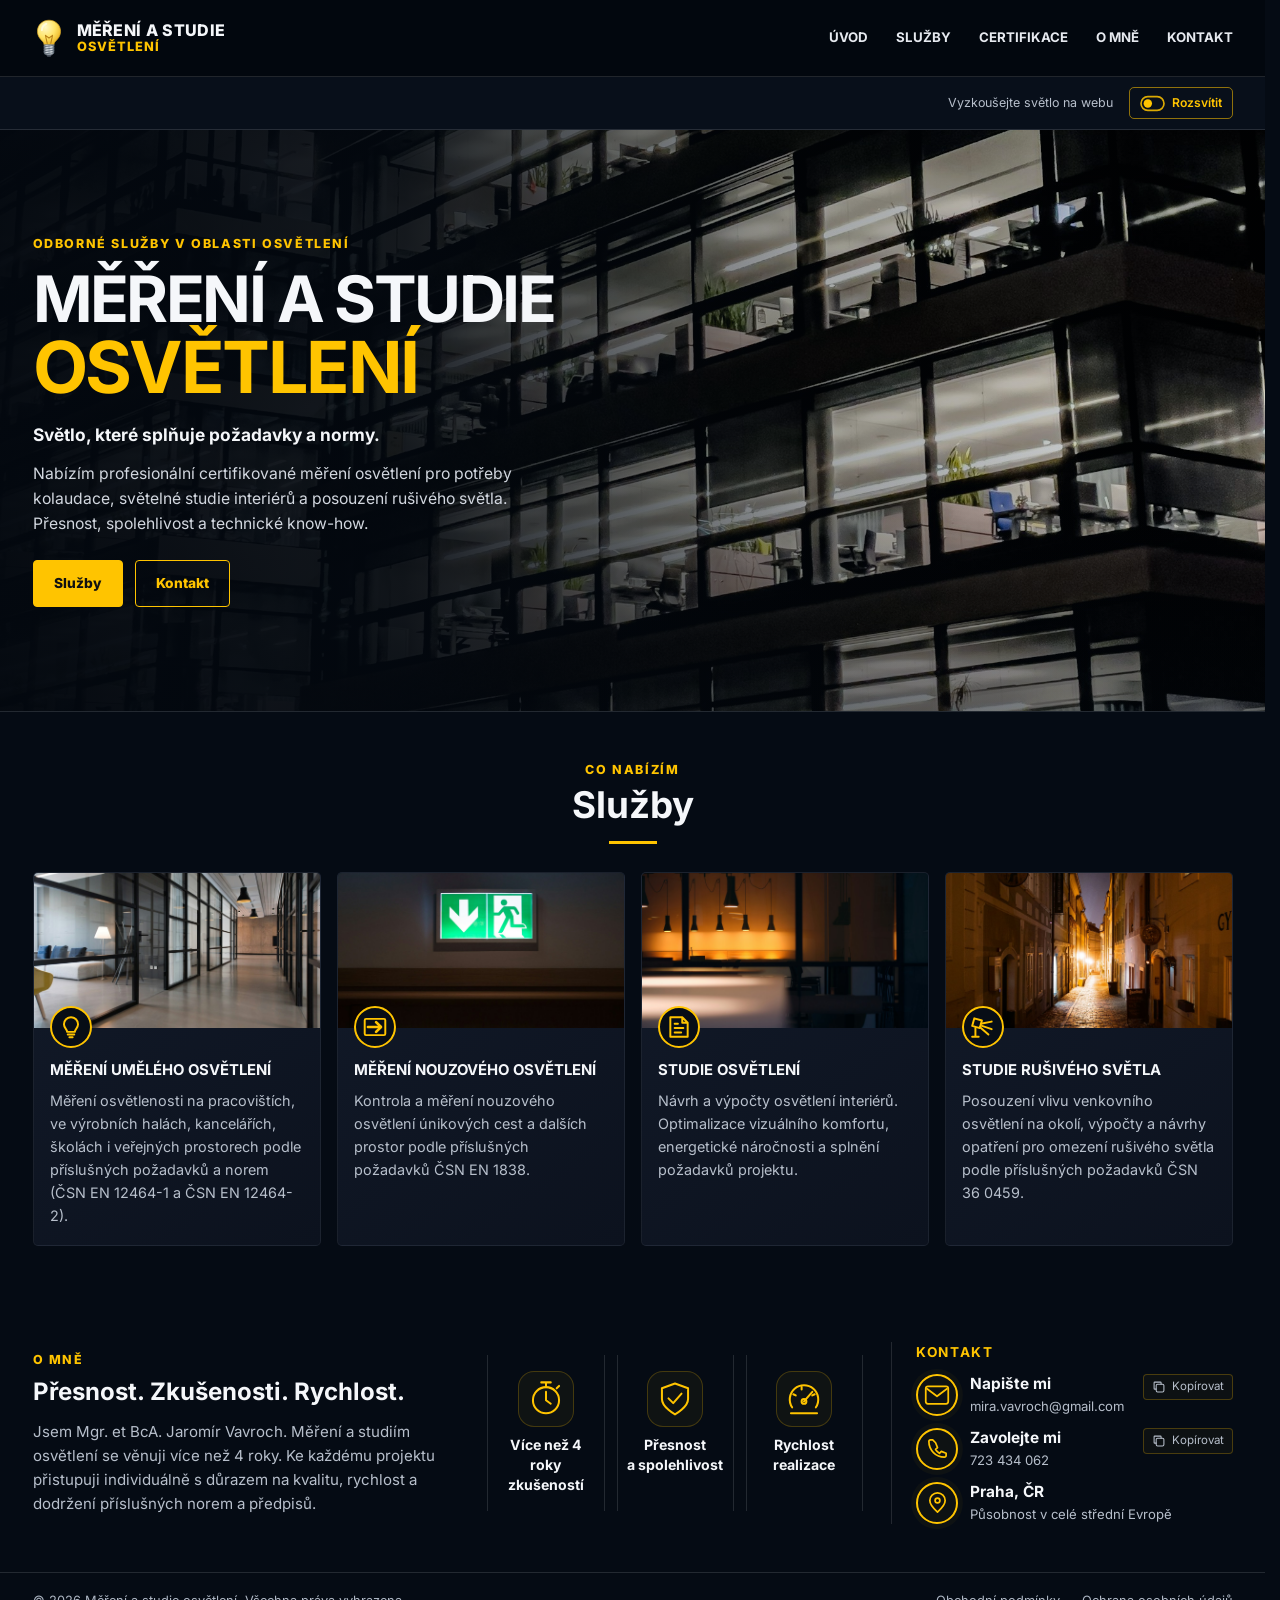
==== index.html @ ca2ac078 "Add files via upload" ====
<!doctype html>
<html lang="cs">
<head>
<meta charset="utf-8">
<meta name="viewport" content="width=device-width, initial-scale=1">
<meta name="description" content="Certifikované měření umělého a nouzového osvětlení, světelné studie a posouzení rušivého světla. Přesnost, rychlost, spolehlivost. Praha, ČR a střední Evropa.">
<meta name="theme-color" content="#050b14">
<meta name="author" content="Mgr. et BcA. Jaromír Vavroch">
<link rel="icon" href="assets/favicon.svg" type="image/svg+xml">
<script>document.documentElement.classList.add("js");</script>
<title>Měření osvětlení a světelné studie</title>
<style>
@font-face{font-family:Inter;font-style:normal;font-weight:400;font-display:swap;src:url("assets/fonts/inter-400.woff") format("woff")}
@font-face{font-family:Inter;font-style:normal;font-weight:600;font-display:swap;src:url("assets/fonts/inter-600.woff") format("woff")}
@font-face{font-family:Inter;font-style:normal;font-weight:700;font-display:swap;src:url("assets/fonts/inter-700.woff") format("woff")}
@font-face{font-family:Inter;font-style:normal;font-weight:800;font-display:swap;src:url("assets/fonts/inter-800.woff") format("woff")}

:root{color-scheme:dark;--bg:#050b14;--panel:#0d1421;--text:#f5f7fa;--muted:#b7bfcb;--yellow:#ffc400;--line:rgba(255,255,255,.12);--max:1200px}
*{box-sizing:border-box}
html{scroll-behavior:smooth;scroll-padding-top:86px;-webkit-text-size-adjust:100%;text-size-adjust:100%}
body{margin:0;background:var(--bg);color:var(--text);font-family:Inter,Arial,sans-serif;font-synthesis:none;line-height:1.6}
a{color:inherit;text-decoration:none}
button{font:inherit;-webkit-appearance:none;appearance:none}
img{display:block;max-width:100%}
svg{display:block;flex-shrink:0}
a:focus-visible,button:focus-visible,summary:focus-visible{outline:2px solid var(--yellow);outline-offset:4px}
.skip-link{position:fixed;top:10px;left:14px;z-index:30;padding:10px 16px;color:#111;background:var(--yellow);border-radius:4px;transform:translateY(-160%)}
.skip-link:focus{transform:translateY(0)}
.container{width:min(var(--max),calc(100% - 44px));margin-inline:auto}
header{position:sticky;top:0;z-index:10;background:rgba(3,8,15,.97);-webkit-backdrop-filter:blur(14px);backdrop-filter:blur(14px);border-bottom:1px solid var(--line)}
.nav{min-height:76px;display:flex;align-items:center;justify-content:space-between;gap:24px}
.brand{display:flex;align-items:center;gap:12px;font-weight:800;line-height:1.15;letter-spacing:.02em;flex-shrink:0}
.brand-icon{display:block;width:32px;height:40px;flex:0 0 32px;color:var(--yellow);filter:drop-shadow(0 0 0 transparent);transition:filter .3s,transform .3s}
.brand-icon svg{width:100%;height:100%}
.brand small{display:block;color:var(--yellow);font-size:.8rem;letter-spacing:.08em}
.bulb-glass{transition:filter .3s}
nav{display:flex;align-items:center;gap:28px;font-size:.83rem;font-weight:700;text-transform:uppercase}
nav a{padding:8px 0;color:#e6e9ef}
nav a:hover{color:var(--yellow)}
.btn{display:inline-flex;align-items:center;justify-content:center;gap:10px;padding:12px 20px;border:1px solid var(--yellow);border-radius:4px;color:var(--yellow);font-weight:800;font-size:.86rem;line-height:1.5;transition:background .2s,color .2s,border-color .2s}
.btn:hover{background:var(--yellow);color:#111}
.btn.primary{background:var(--yellow);color:#111}
.btn.primary:hover{background:#ffda4d;border-color:#ffda4d}
.nav>.btn{font-size:.9rem}
.mail-icon{width:26px;height:26px;flex:none;fill:none;stroke:currentColor;stroke-width:1.8;stroke-linecap:round;stroke-linejoin:round}
.menu-toggle{display:none;background:transparent;border:1px solid var(--line);color:var(--text);border-radius:4px;padding:10px 12px;cursor:pointer;flex-shrink:0}
.menu-toggle .menu-close{display:none}
.menu-toggle[aria-expanded="true"] .menu-open{display:none}
.menu-toggle[aria-expanded="true"] .menu-close{display:block}
.hero{position:relative;isolation:isolate;min-height:390px;display:flex;align-items:center;overflow:hidden;border-bottom:1px solid var(--line)}
.hero::before{content:"";position:absolute;inset:0;z-index:-2;background-image:url('assets/photos/hero-building.jpg');background-size:cover;background-position:center 53%}
.hero::after{content:"";position:absolute;inset:0;z-index:-1;background:linear-gradient(90deg,rgba(3,8,15,.98) 0%,rgba(3,8,15,.9) 32%,rgba(3,8,15,.35) 65%,rgba(3,8,15,.12) 100%),linear-gradient(0deg,rgba(3,8,15,.38),transparent 45%);transition:opacity .3s}
.hero-content{padding:56px 0;max-width:570px}
.eyebrow{font-size:.78rem;text-transform:uppercase;color:var(--yellow);font-weight:800;letter-spacing:.13em}
h1{font-size:clamp(2.3rem,5vw,4.6rem);line-height:1.02;margin:12px 0 18px;letter-spacing:-.04em;text-transform:uppercase}
h1 span{display:block;color:var(--yellow);font-size:1.12em}
.hero h2{font-size:1.08rem;line-height:1.4;margin:0 0 14px}
.hero p{color:#d2d7df;max-width:490px;margin:0 0 24px;font-size:.98rem}
.actions{display:flex;flex-wrap:wrap;gap:12px}
section{padding:48px 0}
.section-heading{text-align:center;margin-bottom:28px}
.section-heading .eyebrow{margin-bottom:3px}
h2.section-title{font-size:clamp(1.7rem,3vw,2.3rem);line-height:1.2;margin:0}
.heading-line{height:3px;width:48px;background:var(--yellow);margin:14px auto 0}
.services-grid{display:grid;grid-template-columns:repeat(4,minmax(0,1fr));gap:16px}
.service-card{background:linear-gradient(145deg,#121a29,#0c121e);border:1px solid rgba(255,255,255,.06);border-radius:5px;overflow:hidden;transition:transform .2s,border-color .2s}

.service-card img{width:100%;height:155px;object-fit:cover;background:#101827}
.card-content{padding:16px 16px 18px}
.service-icon{width:42px;height:42px;border-radius:50%;display:grid;place-items:center;background:#070d16;border:2px solid var(--yellow);color:var(--yellow);margin-top:-38px;position:relative;margin-bottom:12px}
.service-icon svg,.strength .symbol svg{fill:none;stroke:currentColor;stroke-linecap:round;stroke-linejoin:round;shape-rendering:geometricPrecision}
.service-icon svg{width:26px;height:26px;stroke-width:1.8}
.service-card h3{font-size:.93rem;line-height:1.35;margin:0 0 9px;text-transform:uppercase}
.service-card p{font-size:.9rem;color:var(--muted);margin:0}
.about-grid{display:grid;grid-template-columns:1.25fr 1.1fr 1fr;gap:28px;align-items:center}
.about-grid>*{min-width:0}
.about-copy h2{font-size:1.5rem;line-height:1.3;margin:6px 0 12px}
.about-copy p{color:var(--muted);margin:0;font-size:.94rem}
.strengths{display:grid;grid-template-columns:repeat(3,minmax(0,1fr));gap:12px}
.strength{text-align:center;padding:16px 8px;border-inline:1px solid var(--line)}
.strength .symbol{display:flex;align-items:center;justify-content:center;width:56px;height:56px;margin:0 auto;color:var(--yellow);border:1px solid rgba(255,196,0,.22);border-radius:16px;background:rgba(255,196,0,.045)}
.strength .symbol svg{width:38px;height:38px;stroke-width:1.7}
.strength strong{display:block;margin-top:8px;font-size:.88rem;line-height:1.4}
.contact{border-left:1px solid var(--line);padding-left:24px}
.contact h3{font-size:.85rem;color:var(--yellow);letter-spacing:.12em;margin:0 0 10px}
.contact-list{display:grid;gap:12px}
.contact-list a,.contact-list .contact-place{display:flex;gap:12px;align-items:center;font-size:.92rem;overflow-wrap:anywhere;min-width:0}
.contact-icon{flex:0 0 42px;width:42px;height:42px;border:2px solid var(--yellow);border-radius:50%;display:grid;place-items:center;color:var(--yellow);background:rgba(255,196,0,.035);box-shadow:0 0 0 5px rgba(255,196,0,.035)}
.contact-icon svg{width:23px;height:23px;fill:none;stroke:currentColor;stroke-width:1.8;stroke-linecap:round;stroke-linejoin:round;shape-rendering:geometricPrecision}
.contact-list a[href^="mailto:"] .contact-icon svg{width:30px;height:30px;stroke-width:1.4}
.contact-detail{display:block;min-width:0;line-height:1.35}
.contact-detail strong{display:block;color:var(--text);font-size:.96rem;margin-bottom:3px}
.contact-detail small{display:block;color:var(--muted);font-size:.82rem;overflow-wrap:anywhere}

footer{border-top:1px solid var(--line);padding:18px 0;color:#aeb7c4;font-size:.8rem}
.footer-inner{display:flex;align-items:center;justify-content:space-between;gap:16px;flex-wrap:wrap}
.footer-links{display:flex;flex-wrap:wrap;gap:8px 22px}
footer a:hover{color:var(--yellow)}
.light-control-wrap{display:none;background:#080f1a;border-bottom:1px solid var(--line)}
.home-ready .light-control-wrap{display:block}
.light-control-inner{display:flex;align-items:center;justify-content:flex-end;gap:16px;padding:10px 0}
.light-control-note{font-size:.78rem;color:var(--muted)}
.light-toggle{display:inline-flex;align-items:center;gap:7px;flex-shrink:0;padding:6px 10px;cursor:pointer;background:transparent;font-size:.76rem;font-weight:600;border:1.6px solid rgba(255,196,0,.55);border-radius:5px}
.light-toggle:hover{background:rgba(255,196,0,.08);color:var(--yellow)}
.light-switch-icon{width:25px;height:15px;flex:none;overflow:visible}
.light-switch-icon .switch-track{fill:transparent;stroke:currentColor;opacity:.85}
.light-switch-icon .switch-knob{fill:currentColor;transition:transform .18s ease}
body.light-on .light-switch-icon .switch-knob{transform:translateX(10px)}
body.light-on .brand-icon{filter:drop-shadow(0 0 7px #ffc400) drop-shadow(0 0 18px #ffc400);transform:scale(1.08)}
body.light-on .bulb-glass{filter:brightness(1.18)}
body.light-on .light-control-wrap{background:linear-gradient(90deg,#101827,#302607,#101827)}
body.light-on .light-toggle{background:rgba(255,196,0,.12);color:var(--yellow);border-color:var(--yellow)}
body.light-on .hero::after{opacity:.72}
@media(min-width:901px) and (max-width:1120px){.nav{gap:14px}nav{gap:14px}.nav>.btn{padding:10px 12px;font-size:.8rem}.about-grid{grid-template-columns:1fr 1fr}.contact{grid-column:1/-1;border-left:0;border-top:1px solid var(--line);padding:20px 0 0}.contact-list{grid-template-columns:repeat(3,minmax(0,1fr))}}
@media(max-width:900px){nav{gap:14px}.services-grid{grid-template-columns:repeat(2,minmax(0,1fr))}.about-grid{grid-template-columns:1fr 1fr}.contact{grid-column:1/-1;border-left:0;border-top:1px solid var(--line);padding:20px 0 0}.contact-list{grid-template-columns:repeat(3,minmax(0,1fr))}.nav>.btn{display:none}}
@media(max-width:650px){
 .container{width:calc(100% - 28px)}.nav{min-height:68px;flex-wrap:wrap;padding:10px 0;gap:12px}.brand{font-size:.9rem;gap:10px}.menu-toggle{display:none}.js .menu-toggle{display:block}
 nav{display:flex;width:100%;flex-direction:column;align-items:stretch;gap:0;padding:0 0 10px;max-height:calc(100svh - 80px);overflow-y:auto}.js nav{display:none}.js nav.open{display:flex}nav a{padding:12px 2px;border-top:1px solid var(--line)}
 .hero{min-height:420px}.hero::before{background-position:62% center}.hero::after{background:linear-gradient(90deg,rgba(3,8,15,.96),rgba(3,8,15,.68)),linear-gradient(0deg,rgba(3,8,15,.25),transparent)}.hero-content{padding:48px 0}
 h1{font-size:clamp(2rem,9vw,2.7rem)}section{padding:38px 0}.services-grid{grid-template-columns:1fr}.service-card img{height:210px}.about-grid{grid-template-columns:1fr}.strength{padding:14px 4px}.strength .symbol{width:52px;height:52px}.strength .symbol svg{width:36px;height:36px}.strength strong{font-size:.8rem}.contact{grid-column:auto}.contact-list{grid-template-columns:1fr}.footer-inner{align-items:flex-start;flex-direction:column}.light-control-inner{justify-content:space-between;gap:8px}.light-control-note{font-size:.72rem}
}
@media(max-width:350px){.brand{font-size:.8rem}.brand small{font-size:.72rem}.brand-icon{width:28px;flex-basis:28px}.menu-toggle{padding:9px 10px}.eyebrow{font-size:.7rem;letter-spacing:.1em}}
@media(prefers-reduced-motion:reduce){html{scroll-behavior:auto}*,*::before,*::after{transition:none!important}}

.contact-method{position:relative;min-width:0}.contact-method .contact-detail{flex:1}.home-ready .contact-method .contact-detail strong{padding-right:112px}
.contact-copy{position:absolute;top:0;right:0;display:none;margin:0;padding:2px 8px;align-items:center;gap:6px;border:1px solid rgba(255,196,0,.25);border-radius:4px;background:rgba(255,196,0,.035);color:var(--muted);font-size:.72rem;line-height:1.5;cursor:pointer;max-width:108px;min-height:26px;white-space:nowrap;transition:color .18s,border-color .18s,background .18s}
.home-ready .contact-copy{display:inline-flex}
.contact-copy svg{fill:none;stroke:currentColor;stroke-width:1.5;stroke-linecap:round;stroke-linejoin:round}
.contact-copy:hover,.contact-copy.copied{color:var(--yellow);border-color:rgba(255,196,0,.7);background:rgba(255,196,0,.08)}
.contact-copy:disabled{cursor:wait}
.contact-copy-status{font-size:.75rem;line-height:1.5;color:var(--yellow);margin:12px 0 0;overflow-wrap:anywhere}
.contact-copy-status:empty{display:none}
.copy-manual{margin:8px 0 0 54px}
.copy-manual[hidden]{display:none}
.copy-manual input{display:block;width:100%;min-width:0;padding:8px;border:1px solid var(--yellow);border-radius:4px;background:var(--bg);color:var(--text);font:inherit;font-size:16px;outline-offset:2px}

@media(min-width:651px) and (max-width:900px){.contact-copy{padding:5px;width:28px;min-height:28px;justify-content:center}.contact-copy .copy-button-text{position:absolute;width:1px;height:1px;padding:0;margin:-1px;overflow:hidden;clip-path:inset(50%);white-space:nowrap}.home-ready .contact-method .contact-detail strong{padding-right:36px}}

/* Light only the SVG under the pointer, never its frame or parent card. */
@media (hover:hover) and (pointer:fine){
 .service-icon svg:hover,
 .strength .symbol svg:hover,
 .contact-icon svg:hover{
  color:#fff3b0;
  filter:drop-shadow(0 0 3px #ffc400) drop-shadow(0 0 7px rgba(255,196,0,.85));
 }
}
</style>
<link rel="stylesheet" href="assets/header.css"></head>
<body>
<a class="skip-link" href="#obsah">Přejít k obsahu</a>
<header class="site-header">
  <div class="container nav">
    <a class="brand" href="#uvod" aria-label="Měření a studie osvětlení – úvod">
      <span class="brand-icon" aria-hidden="true" id="brandBulb"><svg viewBox="0 0 36 44" aria-hidden="true" focusable="false"><defs><radialGradient id="bulbGlass" cx=".35" cy=".28" r=".8"><stop stop-color="#fff8c7"/><stop offset=".52" stop-color="#ffe468"/><stop offset="1" stop-color="#e8ac17"/></radialGradient><linearGradient id="bulbMetal"><stop stop-color="#666e79"/><stop offset=".28" stop-color="#dce1e7"/><stop offset=".52" stop-color="#aab3be"/><stop offset=".72" stop-color="#eef1f4"/><stop offset="1" stop-color="#66717e"/></linearGradient></defs><path class="bulb-glass" d="M18 2C10.5 2 5 7.5 5 14.5c0 5 2.6 8.2 5.8 11.4 1.1 1.1 1.7 2.5 1.7 4.1h11c0-1.6.6-3 1.7-4.1 3.2-3.2 5.8-6.4 5.8-11.4C31 7.5 25.5 2 18 2Z" fill="url(#bulbGlass)" stroke="#dba828" stroke-width=".8"/><path d="M10 13a8 8 0 0 1 5-7" fill="none" stroke="#fffce7" stroke-width="2.2" stroke-linecap="round" opacity=".8"/><path d="m14 19 2 9m6-9-2 9m-6-9 4 3 4-3" fill="none" stroke="#b98118" stroke-width="1.2" stroke-linecap="round"/><path d="M12.5 29.5h11v9c0 1.5-2 2.5-5.5 2.5s-5.5-1-5.5-2.5Z" fill="url(#bulbMetal)" stroke="#65707d" stroke-width=".7"/><g stroke="#66717b" stroke-width="1.1" stroke-linecap="round"><path d="m12.5 31.8 11-1.5m-11 4.3 11-1.5m-11 4.3 11-1.5m-10 4 9-1.3"/></g><path d="M15 41h6l-1.2 2h-3.6Z" fill="#4b535e"/></svg></span>
      <span>MĚŘENÍ A STUDIE<small>OSVĚTLENÍ</small></span>
    </a>
    <button type="button" class="menu-toggle" aria-label="Otevřít navigaci" aria-expanded="false" aria-controls="hlavni-navigace"><svg class="menu-open" width="22" height="22" viewBox="0 0 24 24" fill="none" stroke="currentColor" stroke-width="2" stroke-linecap="round" aria-hidden="true"><path d="M4 6h16M4 12h16M4 18h16"/></svg><svg class="menu-close" width="22" height="22" viewBox="0 0 24 24" fill="none" stroke="currentColor" stroke-width="2" stroke-linecap="round" aria-hidden="true"><path d="m6 6 12 12M18 6 6 18"/></svg></button>
    <nav id="hlavni-navigace" aria-label="Hlavní navigace">
      <a href="#uvod">Úvod</a><a href="#sluzby">Služby</a><a href="certifikace.html">Certifikace</a><a href="#omne">O mně</a><a href="#kontakt">Kontakt</a>
    </nav>
  </div>
</header>
<div class="light-control-wrap">
  <div class="container light-control-inner">
    <span class="light-control-note">Vyzkoušejte světlo na webu</span>
    <button type="button" class="btn light-toggle" id="lightToggle" aria-pressed="false" aria-label="Rozsvítit žárovku v logu"><svg class="light-switch-icon" viewBox="0 0 26 16" fill="none" aria-hidden="true" focusable="false"><rect class="switch-track" x=".75" y=".75" width="24.5" height="14.5" rx="7.25" stroke-width="1.8"/><circle class="switch-knob" cx="8" cy="8" r="4.5"/></svg><span class="light-toggle-label">Rozsvítit</span></button>
  </div>
</div>

<main id="obsah" tabindex="-1">
<section class="hero" id="uvod">
  <div class="container">
    <div class="hero-content">
      <div class="eyebrow"><span class="warm-glow">Odborné služby v oblasti osvětlení</span></div>
      <h1>Měření a studie <span class="warm-glow hero-glow">osvětlení</span></h1>
      <h2>Světlo, které splňuje požadavky a normy.</h2>
      <p>Nabízím profesionální certifikované měření osvětlení pro potřeby kolaudace, světelné studie interiérů a posouzení rušivého světla. Přesnost, spolehlivost a technické know-how.</p>
      <div class="actions"><a class="btn primary" href="#sluzby">Služby</a><a class="btn" href="#kontakt">Kontakt</a></div>
    </div>
  </div>
</section>

<section id="sluzby">
  <div class="container">
    <div class="section-heading"><div class="eyebrow"><span class="warm-glow">Co nabízím</span></div><h2 class="section-title">Služby</h2><div class="heading-line"></div></div>
    <div class="services-grid">
      <article class="service-card">
        <img src="assets/photos/artificial-lighting-original.jpg" alt="Kancelářský interiér s prosklenými příčkami a závěsným osvětlením" width="1200" height="801" loading="lazy" decoding="async">
        <div class="card-content"><div class="service-icon"><svg viewBox="0 0 24 24" aria-hidden="true"><path d="M8.5 16.5c0-2.4-3-3.5-3-7a6.5 6.5 0 0 1 13 0c0 3.5-3 4.6-3 7Z"/><path d="M9 19h6M10.5 21.5h3"/></svg></div><h3>Měření umělého osvětlení</h3><p>Měření osvětlenosti na pracovištích, ve výrobních halách, kancelářích, školách i veřejných prostorech podle příslušných požadavků a norem (ČSN EN 12464-1 a ČSN EN 12464-2).</p></div>
      </article>
      <article class="service-card">
        <img style="object-position:50% 25%" src="assets/photos/emergency-exit-v2.jpg" alt="Zelené nouzové značení nad únikovými dveřmi" width="1200" height="1378" loading="lazy" decoding="async">
        <div class="card-content"><div class="service-icon"><svg viewBox="0 0 24 24" aria-hidden="true"><rect x="2.5" y="4.5" width="19" height="15" rx="1.2" stroke-width="1.8"/><path d="M5.5 12h11.8" stroke-width="2.5"/><path d="m13 7.5 4.5 4.5-4.5 4.5" stroke-width="2.5"/></svg></div><h3>Měření nouzového osvětlení</h3><p>Kontrola a měření nouzového osvětlení únikových cest a dalších prostor podle příslušných požadavků ČSN EN 1838.</p></div>
      </article>
      <article class="service-card">
        <img src="assets/photos/lighting-design.jpg" alt="Závěsná svítidla a teplé osvětlení moderního interiéru" width="1200" height="800" loading="lazy" decoding="async">
        <div class="card-content"><div class="service-icon"><svg viewBox="0 0 24 24" aria-hidden="true"><path d="M4 3h11l5 5v13H4zM15 3v5h5"/><path d="M8 13h8M8 17h6M8 9h3"/></svg></div><h3>Studie osvětlení</h3><p>Návrh a výpočty osvětlení interiérů. Optimalizace vizuálního komfortu, energetické náročnosti a splnění požadavků projektu.</p></div>
      </article>
      <article class="service-card">
        <img src="assets/photos/obtrusive-light.jpg" alt="Pouliční svítidla osvětlující noční ulici" width="1200" height="1800" loading="lazy" decoding="async">
        <div class="card-content"><div class="service-icon"><svg viewBox="0 0 24 24" aria-hidden="true"><path d="m4 4 7 2-2 7-7-2Z"/><path d="m10 9 10-2m-11 5 8 7m-6-8 9 3M5 13v8M2 21h6"/></svg></div><h3>Studie rušivého světla</h3><p>Posouzení vlivu venkovního osvětlení na okolí, výpočty a návrhy opatření pro omezení rušivého světla podle příslušných požadavků ČSN 36 0459.</p></div>
      </article>
    </div>
  </div>
</section>

<section id="omne">
  <div class="container about-grid">
    <div class="about-copy">
      <div class="eyebrow"><span class="warm-glow">O mně</span></div>
      <h2>Přesnost. Zkušenosti. Rychlost.</h2>
      <p>Jsem Mgr. et BcA. Jaromír Vavroch. Měření a studiím osvětlení se věnuji více než 4 roky. Ke každému projektu přistupuji individuálně s důrazem na kvalitu, rychlost a dodržení příslušných norem a předpisů.</p>
    </div>
    <div class="strengths" aria-label="Hlavní přednosti">
      <div class="strength"><div class="symbol" aria-hidden="true"><svg viewBox="0 0 32 32" aria-hidden="true"><circle cx="16" cy="17" r="11"/><path d="M16 10v7l4 3M12 2h8M16 2v4"/><path d="m25 7 2-2"/></svg></div><strong>Více než 4 roky<br>zkušeností</strong></div>
      <div class="strength"><div class="symbol" aria-hidden="true"><svg viewBox="0 0 32 32" aria-hidden="true"><path d="m16 3 11 4v9c0 7-11 13-11 13S5 23 5 16V7Z"/><path d="m10.5 15.5 4 4 7-8"/></svg></div><strong>Přesnost<br>a spolehlivost</strong></div>
      <div class="strength"><div class="symbol" aria-hidden="true"><svg viewBox="0 0 32 32" aria-hidden="true"><path d="M6 23a12 12 0 1 1 20 0"/><path d="m16 18 7-8M7 12l2 1m5-7v2m11 4-2 1M5 28h22"/><circle cx="16" cy="18" r="2"/></svg></div><strong>Rychlost<br>realizace</strong></div>
    </div>
    <div class="contact" id="kontakt">
      <h3><span class="warm-glow">KONTAKT</span></h3>
      <div class="contact-list">
        <div class="contact-method">
        <a href="mailto:mira.vavroch@gmail.com" aria-label="Napište mi e-mailem">
          <span class="contact-icon" aria-hidden="true"><svg viewBox="0 0 24 24"><rect x="3" y="5" width="18" height="14" rx="1.8"/><path d="m4 7 8 6 8-6"/></svg></span>
          <span class="contact-detail"><strong>Napište mi</strong><small>mira.vavroch@gmail.com</small></span>
        </a>
          <button class="contact-copy" type="button" data-copy="mira.vavroch@gmail.com" data-copy-kind="email" title="Kopírovat e-mail" aria-label="Kopírovat e-mail mira.vavroch@gmail.com"><svg viewBox="0 0 20 20" width="14" height="14" aria-hidden="true" focusable="false"><rect x="6" y="6" width="11" height="11" rx="2"/><path d="M13 6V4a1 1 0 0 0-1-1H4a1 1 0 0 0-1 1v8a1 1 0 0 0 1 1h2"/></svg><span class="copy-button-text">Kopírovat</span></button>
          <div class="copy-manual" hidden><input type="text" readonly value="mira.vavroch@gmail.com" aria-label="E-mailová adresa ke zkopírování" spellcheck="false"></div>
        </div>
        <div class="contact-method">
        <a href="tel:+420723434062" aria-label="Zavolejte mi">
          <span class="contact-icon" aria-hidden="true"><svg viewBox="0 0 24 24"><path d="M7 3H4.8A1.8 1.8 0 0 0 3 4.8C3 13.7 10.3 21 19.2 21a1.8 1.8 0 0 0 1.8-1.8V17l-5-2-2 2a14 14 0 0 1-4-4l2-2-2-5z"/></svg></span>
          <span class="contact-detail"><strong>Zavolejte mi</strong><small>723 434 062</small></span>
        </a>
          <button class="contact-copy" type="button" data-copy="+420 723 434 062" data-copy-kind="phone" title="Kopírovat telefonní číslo" aria-label="Kopírovat telefonní číslo +420 723 434 062"><svg viewBox="0 0 20 20" width="14" height="14" aria-hidden="true" focusable="false"><rect x="6" y="6" width="11" height="11" rx="2"/><path d="M13 6V4a1 1 0 0 0-1-1H4a1 1 0 0 0-1 1v8a1 1 0 0 0 1 1h2"/></svg><span class="copy-button-text">Kopírovat</span></button>
          <div class="copy-manual" hidden><input type="text" readonly value="+420 723 434 062" aria-label="Telefonní číslo ke zkopírování" spellcheck="false"></div>
        </div>
        <div class="contact-place">
          <span class="contact-icon" aria-hidden="true"><svg viewBox="0 0 24 24"><path d="M20 10c0 5-8 12-8 12S4 15 4 10a8 8 0 1 1 16 0Z"/><circle cx="12" cy="10" r="2.5"/></svg></span>
          <span class="contact-detail"><strong>Praha, ČR</strong><small>Působnost v celé střední Evropě</small></span>
        </div>
      </div>
      <p class="contact-copy-status" id="contact-copy-status" role="status" aria-live="polite" aria-atomic="true"></p>
    </div>
  </div>
</section>
</main>

<footer>
  <div class="container footer-inner">
    <span>© <span id="year">2026</span> Měření a studie osvětlení. Všechna práva vyhrazena.</span>
    <span class="footer-links"><a href="obchodni-podminky.html">Obchodní podmínky</a><a href="ochrana-osobnich-udaju.html">Ochrana osobních údajů</a></span>
  </div>
</footer>
<script>
(function(){
  const year=document.getElementById('year');
  if(year) year.textContent=new Date().getFullYear();
  const toggle=document.getElementById('lightToggle');
  if(toggle){
    toggle.addEventListener('click',function(){
      const on=!document.body.classList.contains('light-on');
      document.body.classList.toggle('light-on',on);
      toggle.setAttribute('aria-pressed',String(on));
      toggle.setAttribute('aria-label',on?'Zhasnout žárovku v logu':'Rozsvítit žárovku v logu');
      toggle.querySelector('.light-toggle-label').textContent=on?'Zhasnout':'Rozsvítit';
    });
  }
  // Copy contacts without depending on a configured mail or calling app.
  const copyStatus=document.getElementById('contact-copy-status');
  const copyTimers=new WeakMap();
  function copyWithSelection(value){
    const field=document.createElement('textarea');
    field.value=value;
    field.readOnly=true;
    field.setAttribute('aria-label','Kontakt ke zkopírování');
    field.style.cssText='position:fixed;left:-9999px;top:0;width:1px;height:1px;font-size:16px;';
    document.body.appendChild(field);
    let copied=false;
    try{
      field.focus({preventScroll:true});
      field.select();
      field.setSelectionRange(0,value.length);
      copied=document.execCommand('copy');
    }catch(error){copied=false;}
    field.remove();
    return copied;
  }
  document.querySelectorAll('.contact-copy').forEach(function(button){
    const label=button.querySelector('.copy-button-text');
    const originalLabel=label.textContent;
    button.addEventListener('click',async function(){
      const value=button.dataset.copy;
      const method=button.closest('.contact-method');
      const manual=method.querySelector('.copy-manual');
      const email=button.dataset.copyKind==='email';
      clearTimeout(copyTimers.get(button));
      button.disabled=true;
      let copied=false;
      try{
        if(window.isSecureContext && navigator.clipboard && navigator.clipboard.writeText){
          await navigator.clipboard.writeText(value);
          copied=true;
        }
      }catch(error){copied=false;}
      if(!copied) copied=copyWithSelection(value);
      button.disabled=false;
      if(copied){
        manual.hidden=true;
        label.textContent='Zkopírováno';
        button.classList.add('copied');
        button.focus({preventScroll:true});
        if(copyStatus) copyStatus.textContent=email?'E-mailová adresa byla zkopírována.':'Telefonní číslo bylo zkopírováno.';
        copyTimers.set(button,setTimeout(function(){
          label.textContent=originalLabel;
          button.classList.remove('copied');
        },2500));
      }else{
        label.textContent=originalLabel;
        button.classList.remove('copied');
        manual.hidden=false;
        const field=manual.querySelector('input');
        field.focus({preventScroll:true});
        field.select();
        field.setSelectionRange(0,value.length);
        if(copyStatus) copyStatus.textContent='Kontakt je označený. Zkopírujte jej ručně (Ctrl+C, na Macu ⌘C), na telefonu podržte označený text.';
      }
    });
  });

  document.documentElement.classList.add("home-ready");
})();
</script>
<script src="assets/header.js"></script>
</body>
</html>
---- assets/header.css ----
/* Shared header: identical geometry on every page. */
html{scrollbar-gutter:stable}
header.site-header{position:sticky;top:0;z-index:10;background:rgba(3,8,15,.97);-webkit-backdrop-filter:blur(14px);backdrop-filter:blur(14px);border-bottom:1px solid rgba(255,255,255,.12);font-family:Inter,Arial,sans-serif;line-height:1.6}
.site-header .container{width:min(1200px,calc(100% - 44px));margin-inline:auto}
.site-header .nav{min-height:76px;display:flex;align-items:center;justify-content:space-between;gap:24px}
.site-header a{color:inherit;text-decoration:none}
.site-header .brand{display:flex;align-items:center;gap:12px;font-size:16px;font-weight:800;line-height:1.15;letter-spacing:.02em;flex-shrink:0;color:#f5f7fa}
.site-header .brand-icon{display:block;width:32px;height:40px;flex:0 0 32px;color:#ffc400}
.site-header .brand-icon svg{display:block;width:100%;height:100%}
.site-header .brand small{display:block;color:#ffc400;font-size:.8rem;letter-spacing:.08em}
.site-header nav{display:flex;align-items:center;gap:28px;font-size:.83rem;font-weight:700;text-transform:uppercase}
.site-header nav a{padding:8px 0;color:#e6e9ef}
.site-header nav a:hover{color:#ffc400}
.site-header .menu-toggle{display:none;background:transparent;border:1px solid rgba(255,255,255,.12);color:#f5f7fa;border-radius:4px;padding:10px 12px;cursor:pointer;flex-shrink:0;font:inherit;-webkit-appearance:none;appearance:none}
.site-header svg{display:block;flex-shrink:0}
.site-header .menu-toggle .menu-close{display:none}
.site-header .menu-toggle[aria-expanded="true"] .menu-open{display:none}
.site-header .menu-toggle[aria-expanded="true"] .menu-close{display:block}
.site-header a:focus-visible,.site-header button:focus-visible{outline:2px solid #ffc400;outline-offset:4px}
@media(min-width:901px) and (max-width:1120px){.site-header .nav{gap:14px}.site-header nav{gap:14px}}
@media(max-width:900px){.site-header nav{gap:14px}}
@media(max-width:650px){
.site-header .container{width:calc(100% - 28px)}
.site-header .nav{min-height:68px;flex-wrap:wrap;padding:10px 0;gap:12px}
.site-header .brand{font-size:.9rem;gap:10px}
.menu-ready .site-header .menu-toggle{display:block}
.site-header nav{display:flex;width:100%;flex-direction:column;align-items:stretch;gap:0;padding:0 0 10px;max-height:calc(100svh - 80px);overflow-y:auto}
.menu-ready .site-header nav{display:none}.menu-ready .site-header nav.open{display:flex}
.site-header nav a{padding:12px 2px;border-top:1px solid rgba(255,255,255,.12)}
}
@media(max-width:350px){.site-header .brand{font-size:.8rem}.site-header .brand small{font-size:.72rem}.site-header .brand-icon{width:28px;flex-basis:28px}.site-header .menu-toggle{padding:9px 10px}}
@media print{.site-header{display:none!important}}

/* Skip navigation and long-document keyboard targets. */
.skip-link{position:fixed;top:10px;left:14px;z-index:30;padding:10px 16px;color:#111;background:#ffc400;border-radius:4px;transform:translateY(-160%);text-decoration:none}
.skip-link:focus{transform:translateY(0)}
.site-header nav a[aria-current="page"]{color:#ffc400;text-decoration:underline;text-underline-offset:5px}
#obsah{scroll-margin-top:90px}
@media print{.skip-link{display:none!important}}

/* Accessible print output, including legal documents. */
@media print{
html{color-scheme:light;scrollbar-gutter:auto}
body,main,.hero,.service-card,.contact,.strength{background:#fff!important;color:#000!important}
main h1,main h2,main h3,main p,main strong,main small,main a,main span,main summary,.intro,.eyebrow,.foot,.foot a,footer,footer a{color:#000!important;text-shadow:none!important}
.hero::before,.hero::after,.light-control-wrap,.contact-copy,.contact-copy-status,.copy-manual,.actions{display:none!important}
.js .contact-method .contact-detail strong,.home-ready .contact-method .contact-detail strong{padding-right:0!important}
.hero{min-height:0}.hero-content{padding:20px 0}.terms section{break-inside:auto}
}

/* Pointer-only glow for the selected warm-coloured labels and switch frame. */
.site-header .brand small,.hero-glow{width:fit-content}
@media (hover:hover) and (pointer:fine){
 .warm-glow:hover,.site-header .brand small:hover{
  color:#fff3b0;
  text-shadow:0 0 3px #ffc400,0 0 7px rgba(255,196,0,.85);
 }
 .light-toggle:hover{
  border-color:#fff3b0;
  box-shadow:0 0 3px #ffc400,0 0 7px rgba(255,196,0,.85),inset 0 0 3px rgba(255,196,0,.6);
 }
}
@media print{
 .warm-glow,.light-toggle{filter:none!important;text-shadow:none!important;box-shadow:none!important}
}

@media (hover:hover) and (pointer:fine){
 .light-toggle-label:hover{
  color:#fff3b0;
  text-shadow:0 0 3px #ffc400,0 0 7px rgba(255,196,0,.85);
 }
 .light-switch-icon:hover{
  color:#fff3b0;
  filter:drop-shadow(0 0 3px #ffc400) drop-shadow(0 0 7px rgba(255,196,0,.85));
 }
}
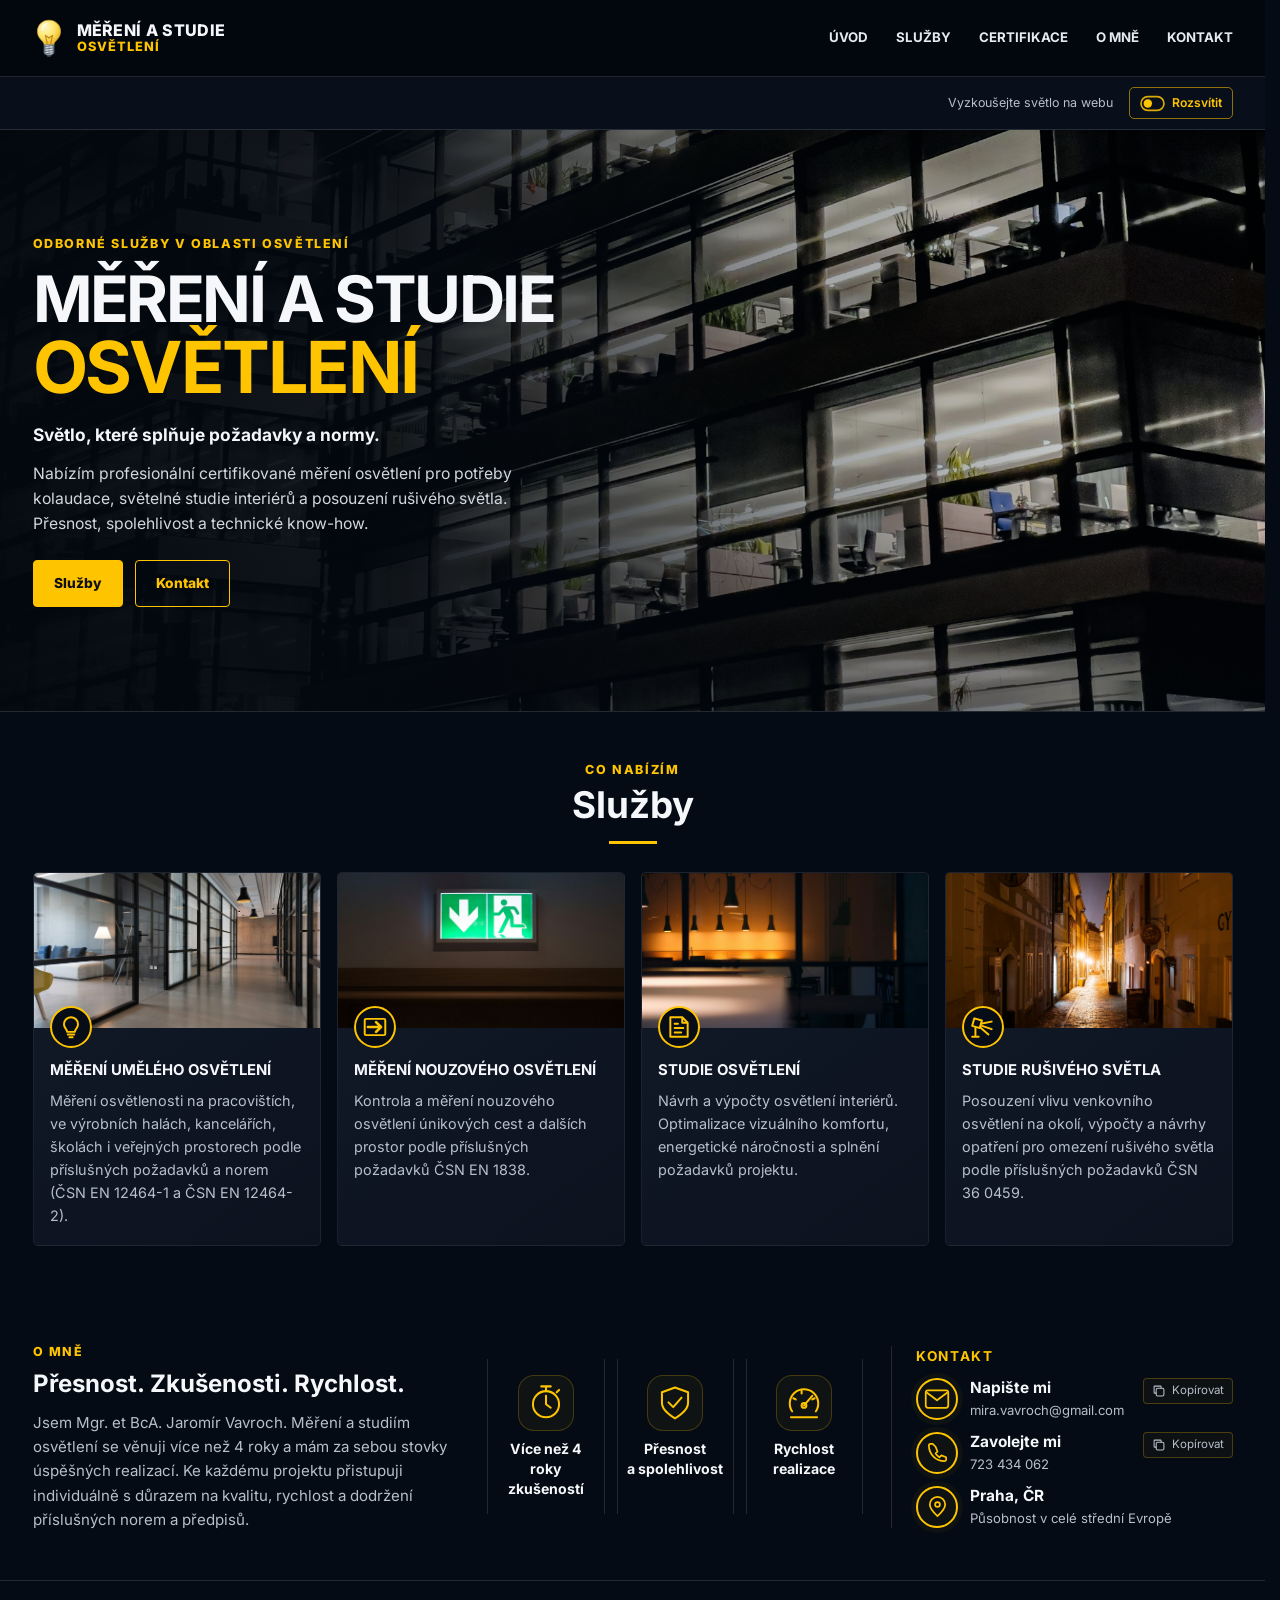
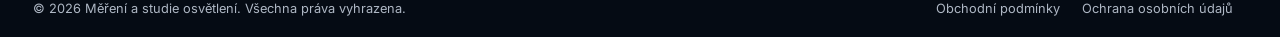
==== commit 005447fd: "Add files via upload" ====
--- a/index.html
+++ b/index.html
@@ -3,12 +3,13 @@
 <head>
 <meta charset="utf-8">
 <meta name="viewport" content="width=device-width, initial-scale=1">
+<link rel="canonical" href="https://mereniastudieosvetleni.cz/">
 <meta name="description" content="Certifikované měření umělého a nouzového osvětlení, světelné studie a posouzení rušivého světla. Přesnost, rychlost, spolehlivost. Praha, ČR a střední Evropa.">
 <meta name="theme-color" content="#050b14">
 <meta name="author" content="Mgr. et BcA. Jaromír Vavroch">
 <link rel="icon" href="assets/favicon.svg" type="image/svg+xml">
 <script>document.documentElement.classList.add("js");</script>
-<title>Měření osvětlení a světelné studie</title>
+<title>Měření osvětlení a světelné studie | Vavroch</title>
 <style>
 @font-face{font-family:Inter;font-style:normal;font-weight:400;font-display:swap;src:url("assets/fonts/inter-400.woff") format("woff")}
 @font-face{font-family:Inter;font-style:normal;font-weight:600;font-display:swap;src:url("assets/fonts/inter-600.woff") format("woff")}
@@ -210,7 +211,7 @@
     <div class="about-copy">
       <div class="eyebrow"><span class="warm-glow">O mně</span></div>
       <h2>Přesnost. Zkušenosti. Rychlost.</h2>
-      <p>Jsem Mgr. et BcA. Jaromír Vavroch. Měření a studiím osvětlení se věnuji více než 4 roky. Ke každému projektu přistupuji individuálně s důrazem na kvalitu, rychlost a dodržení příslušných norem a předpisů.</p>
+      <p>Jsem Mgr. et BcA. Jaromír Vavroch. Měření a studiím osvětlení se věnuji více než 4 roky a mám za sebou stovky úspěšných realizací. Ke každému projektu přistupuji individuálně s důrazem na kvalitu, rychlost a dodržení příslušných norem a předpisů.</p>
     </div>
     <div class="strengths" aria-label="Hlavní přednosti">
       <div class="strength"><div class="symbol" aria-hidden="true"><svg viewBox="0 0 32 32" aria-hidden="true"><circle cx="16" cy="17" r="11"/><path d="M16 10v7l4 3M12 2h8M16 2v4"/><path d="m25 7 2-2"/></svg></div><strong>Více než 4 roky<br>zkušeností</strong></div>
